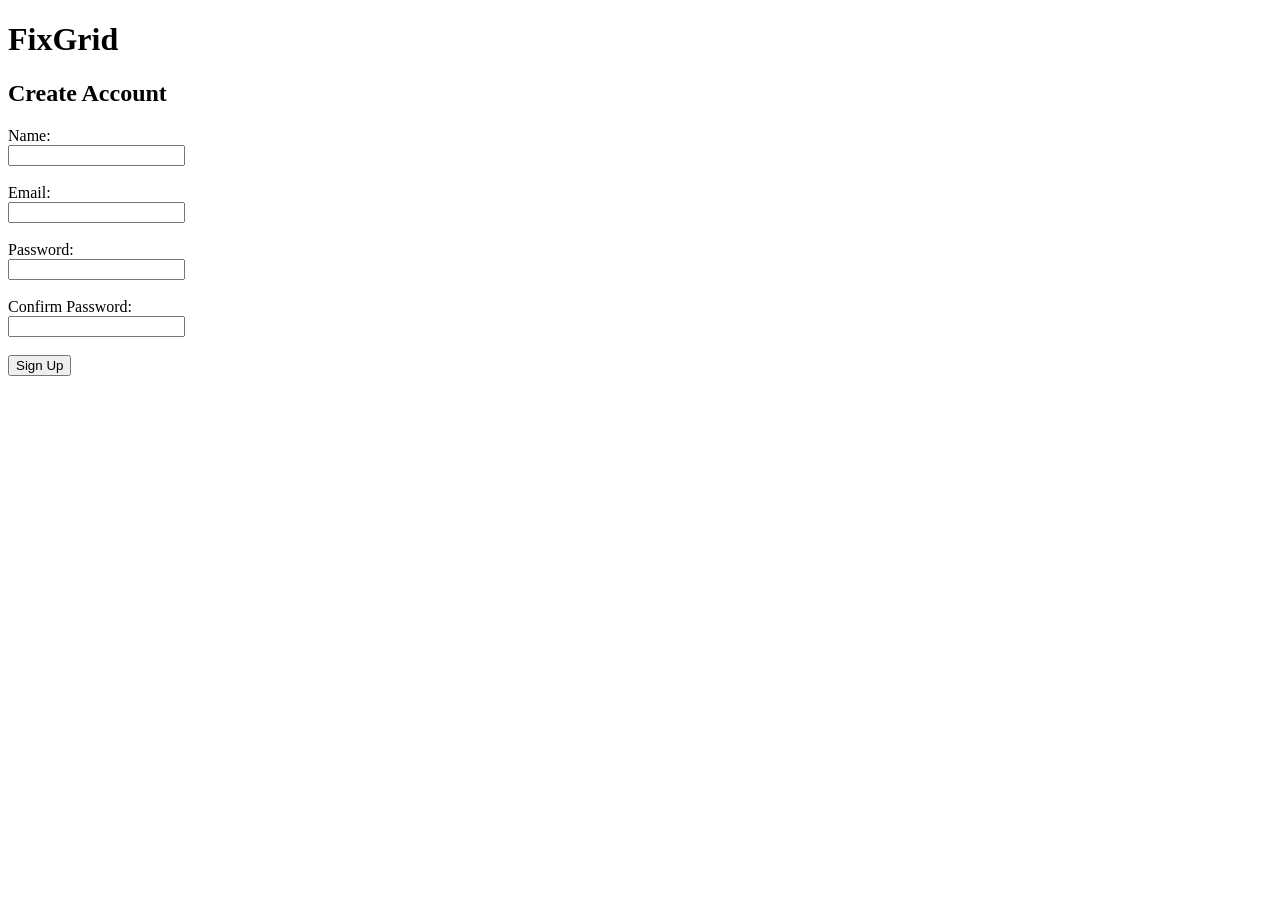
==== templates/signup.html @ 17612bef "Add FixGrid app and signup page" ====
<!DOCTYPE html>
<html>
<head>
    <title>FixGrid Signup</title>
</head>
<body>

<h1>FixGrid</h1>
<h2>Create Account</h2>

<form id="signupForm">

    <label>Name:</label><br>
    <input type="text" id="name" required><br><br>

    <label>Email:</label><br>
    <input type="email" id="email" required><br><br>

    <label>Password:</label><br>
    <input type="password" id="password" required><br><br>

    <label>Confirm Password:</label><br>
    <input type="password" id="confirmPassword" required><br><br>

    <button type="submit">Sign Up</button>

</form>

<p id="message"></p>

<script>
document.getElementById("signupForm").addEventListener("submit", async function(event) {

    event.preventDefault();

    const name = document.getElementById("name").value;
    const email = document.getElementById("email").value;
    const password = document.getElementById("password").value;
    const confirmPassword = document.getElementById("confirmPassword").value;

    if (password !== confirmPassword) {
        document.getElementById("message").textContent =
            "Passwords do not match!";
        return;
    }

    const response = await fetch("/api/signup", {
        method: "POST",
        headers: {
            "Content-Type": "application/json"
        },
        body: JSON.stringify({
            name: name,
            email: email,
            password: password
        })
    });

    const result = await response.json();

    document.getElementById("message").textContent = result.message;
});
</script>

</body>
</html>
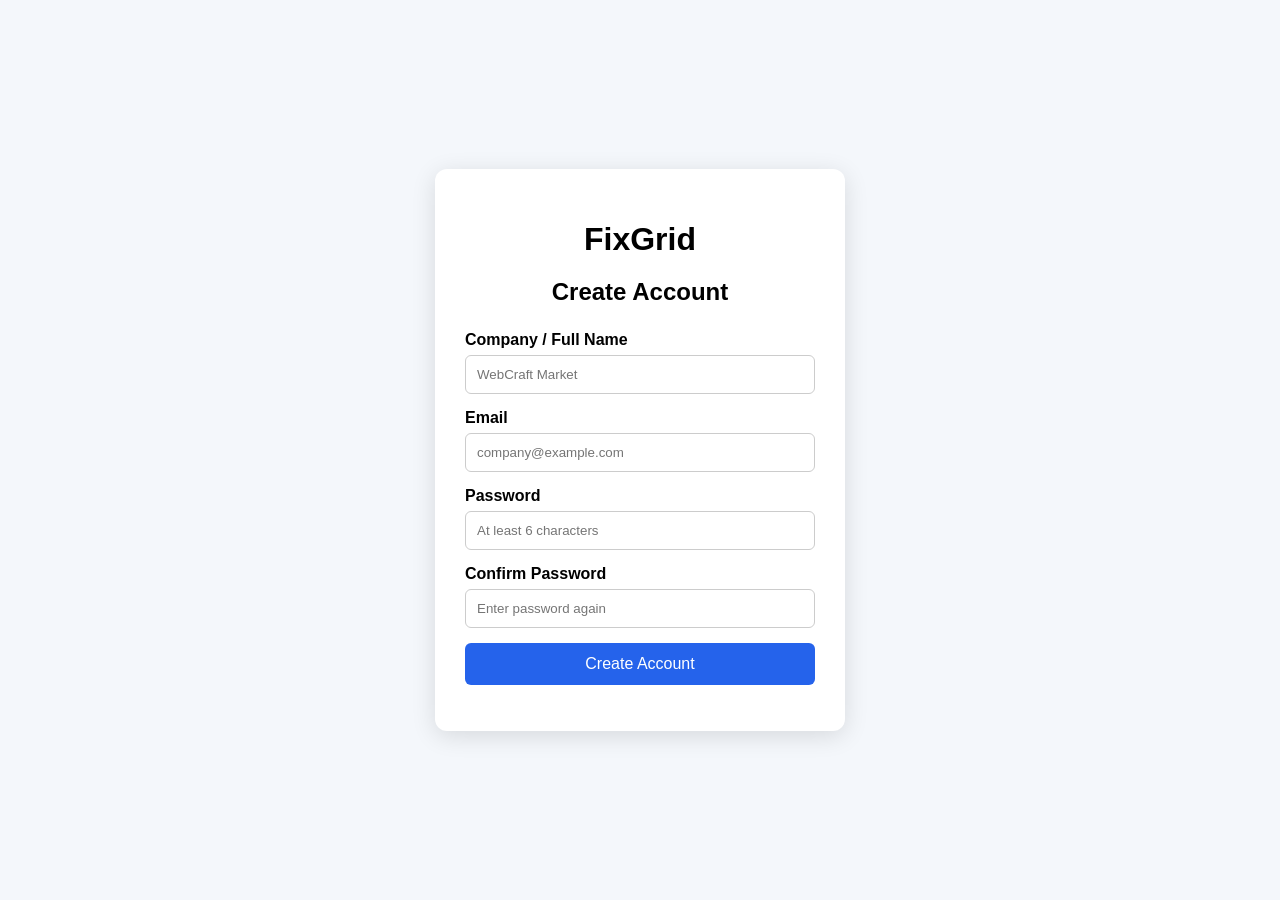
==== commit 6c27fc2d: "Fix FixGrid chat and update website" ====
--- a/templates/signup.html
+++ b/templates/signup.html
@@ -1,65 +1,259 @@
 <!DOCTYPE html>
-<html>
+<html lang="en">
 <head>
+    <meta charset="UTF-8">
+    <meta name="viewport" content="width=device-width, initial-scale=1.0">
+
     <title>FixGrid Signup</title>
+
+    <style>
+        body {
+            font-family: Arial, sans-serif;
+            background: #f4f7fb;
+            display: flex;
+            justify-content: center;
+            align-items: center;
+            min-height: 100vh;
+            margin: 0;
+        }
+
+        .signup-box {
+            background: white;
+            width: 350px;
+            padding: 30px;
+            border-radius: 12px;
+            box-shadow: 0 5px 25px rgba(0,0,0,0.12);
+        }
+
+        h1 {
+            text-align: center;
+            margin-bottom: 5px;
+        }
+
+        h2 {
+            text-align: center;
+            margin-bottom: 25px;
+        }
+
+        label {
+            font-weight: bold;
+        }
+
+        input {
+            width: 100%;
+            box-sizing: border-box;
+            padding: 11px;
+            margin-top: 6px;
+            margin-bottom: 15px;
+            border: 1px solid #ccc;
+            border-radius: 6px;
+        }
+
+        button {
+            width: 100%;
+            padding: 12px;
+            border: none;
+            border-radius: 6px;
+            background: #2563eb;
+            color: white;
+            font-size: 16px;
+            cursor: pointer;
+        }
+
+        button:hover {
+            background: #1d4ed8;
+        }
+
+        #message {
+            text-align: center;
+            margin-top: 15px;
+            font-weight: bold;
+        }
+    </style>
 </head>
+
 <body>
 
-<h1>FixGrid</h1>
-<h2>Create Account</h2>
-
-<form id="signupForm">
-
-    <label>Name:</label><br>
-    <input type="text" id="name" required><br><br>
-
-    <label>Email:</label><br>
-    <input type="email" id="email" required><br><br>
-
-    <label>Password:</label><br>
-    <input type="password" id="password" required><br><br>
-
-    <label>Confirm Password:</label><br>
-    <input type="password" id="confirmPassword" required><br><br>
-
-    <button type="submit">Sign Up</button>
-
-</form>
-
-<p id="message"></p>
+<div class="signup-box">
+
+    <h1>FixGrid</h1>
+    <h2>Create Account</h2>
+
+    <form id="signupForm">
+
+        <label for="name">Company / Full Name</label>
+        <input
+            type="text"
+            id="name"
+            placeholder="WebCraft Market"
+            required
+        >
+
+        <label for="email">Email</label>
+        <input
+            type="email"
+            id="email"
+            placeholder="company@example.com"
+            required
+        >
+
+        <label for="password">Password</label>
+        <input
+            type="password"
+            id="password"
+            placeholder="At least 6 characters"
+            minlength="6"
+            required
+        >
+
+        <label for="confirmPassword">Confirm Password</label>
+        <input
+            type="password"
+            id="confirmPassword"
+            placeholder="Enter password again"
+            minlength="6"
+            required
+        >
+
+        <button type="submit">Create Account</button>
+
+    </form>
+
+    <p id="message"></p>
+
+</div>
 
 <script>
-document.getElementById("signupForm").addEventListener("submit", async function(event) {
-
-    event.preventDefault();
-
-    const name = document.getElementById("name").value;
-    const email = document.getElementById("email").value;
-    const password = document.getElementById("password").value;
-    const confirmPassword = document.getElementById("confirmPassword").value;
-
-    if (password !== confirmPassword) {
-        document.getElementById("message").textContent =
-            "Passwords do not match!";
-        return;
+
+document.getElementById("signupForm").addEventListener(
+    "submit",
+    async function(event) {
+
+        event.preventDefault();
+
+        const name =
+            document.getElementById("name").value.trim();
+
+        const email =
+            document.getElementById("email").value.trim();
+
+        const password =
+            document.getElementById("password").value;
+
+        const confirmPassword =
+            document.getElementById("confirmPassword").value;
+
+        const message =
+            document.getElementById("message");
+
+
+        // Check password
+        if (password !== confirmPassword) {
+
+            message.textContent =
+                "Passwords do not match!";
+
+            return;
+        }
+
+
+        try {
+
+            const response = await fetch("/api/signup", {
+
+                method: "POST",
+
+                headers: {
+                    "Content-Type": "application/json"
+                },
+
+                body: JSON.stringify({
+
+                    name: name,
+                    email: email,
+                    password: password
+
+                })
+
+            });
+
+
+            const result = await response.json();
+
+
+            if (!result.success) {
+
+                message.textContent =
+                    result.message;
+
+                return;
+            }
+
+
+            // Save user for FixGrid Home page
+            const user = {
+                name: name,
+                email: email
+            };
+
+            localStorage.setItem(
+                "fixgrid_user",
+                JSON.stringify(user)
+            );
+
+
+            // Add company to FixGrid company list
+            let companies =
+                JSON.parse(
+                    localStorage.getItem("fixgrid_companies")
+                ) || [];
+
+
+            const alreadyExists = companies.some(
+                company =>
+                    company.name.toLowerCase() ===
+                    name.toLowerCase()
+            );
+
+
+            if (!alreadyExists) {
+
+                companies.push({
+                    name: name
+                });
+
+                localStorage.setItem(
+                    "fixgrid_companies",
+                    JSON.stringify(companies)
+                );
+            }
+
+
+            message.textContent =
+                "Account created successfully!";
+
+
+            // Go to FixGrid Home
+            setTimeout(function() {
+
+                window.location.href = "/";
+
+            }, 1000);
+
+
+        } catch (error) {
+
+            message.textContent =
+                "Unable to connect to FixGrid server.";
+
+            console.error(error);
+
+        }
+
     }
 
-    const response = await fetch("/api/signup", {
-        method: "POST",
-        headers: {
-            "Content-Type": "application/json"
-        },
-        body: JSON.stringify({
-            name: name,
-            email: email,
-            password: password
-        })
-    });
-
-    const result = await response.json();
-
-    document.getElementById("message").textContent = result.message;
-});
+);
+
 </script>
 
 </body>
